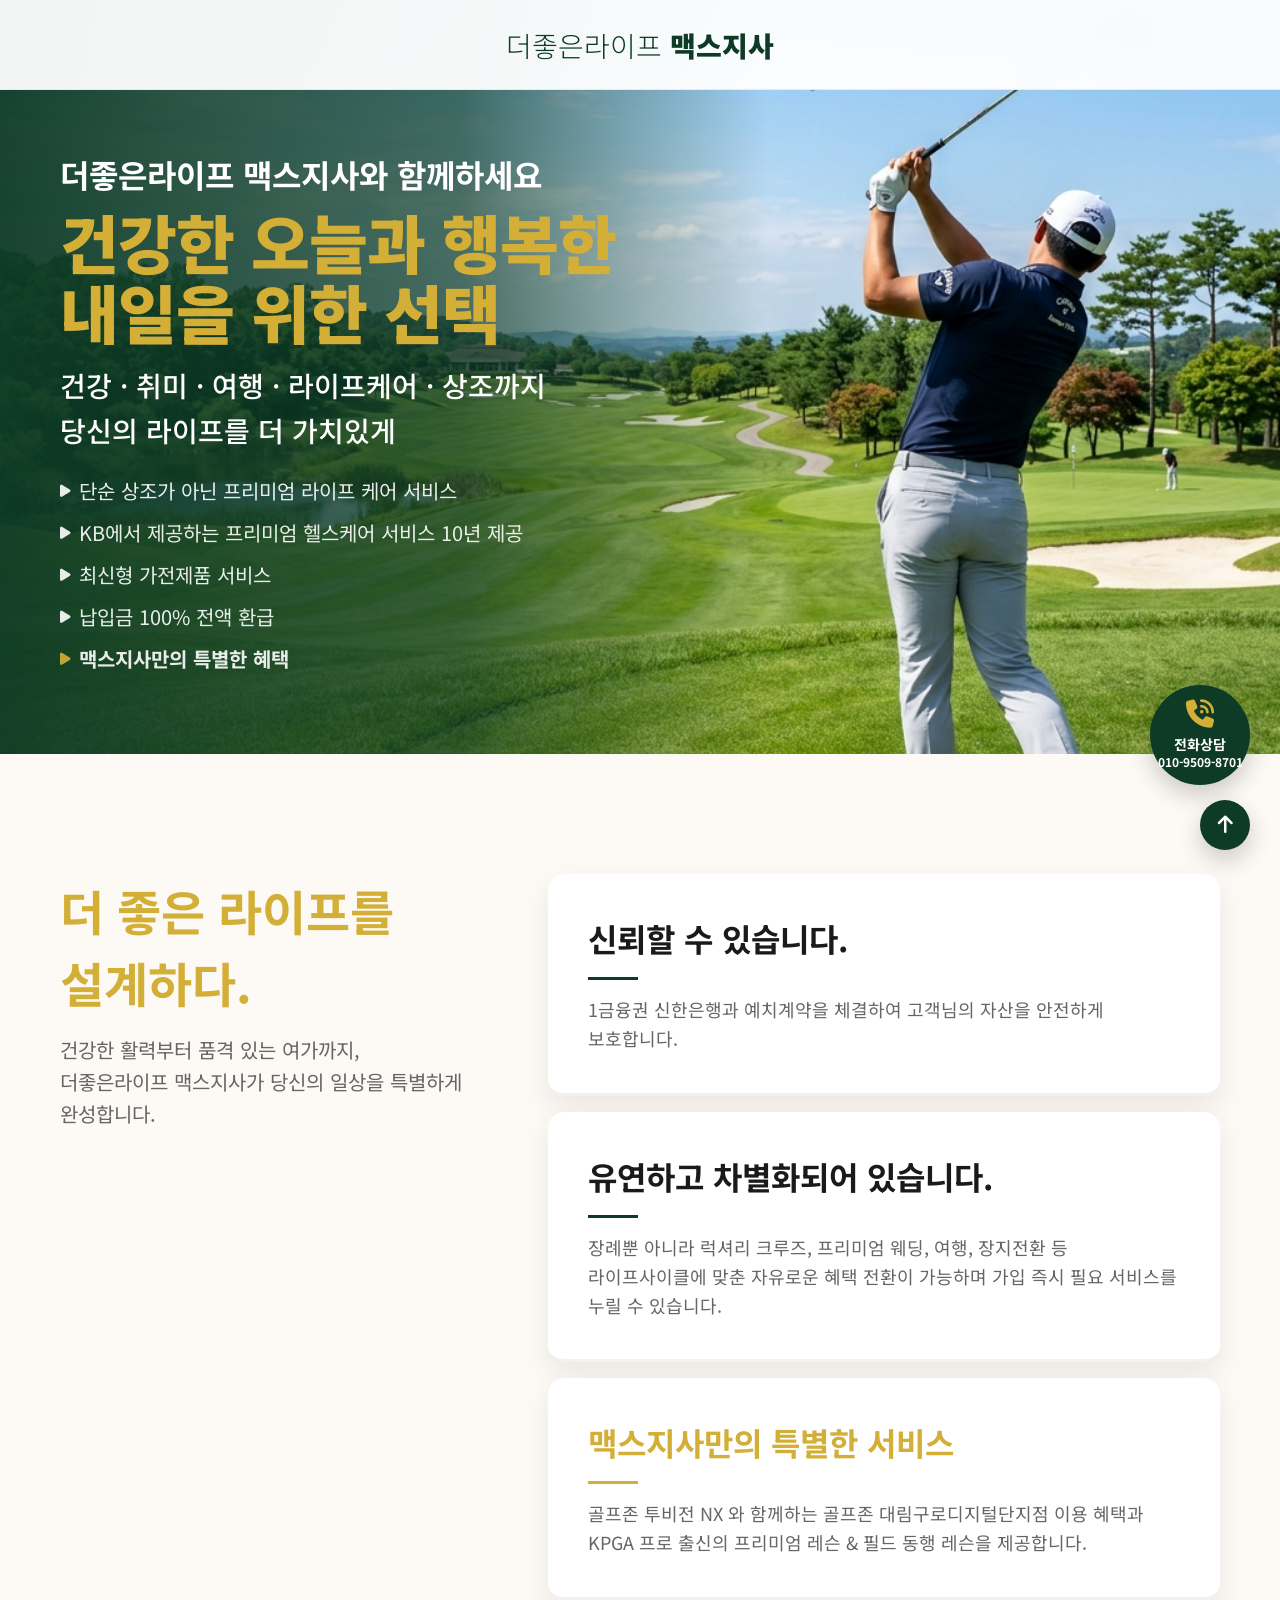
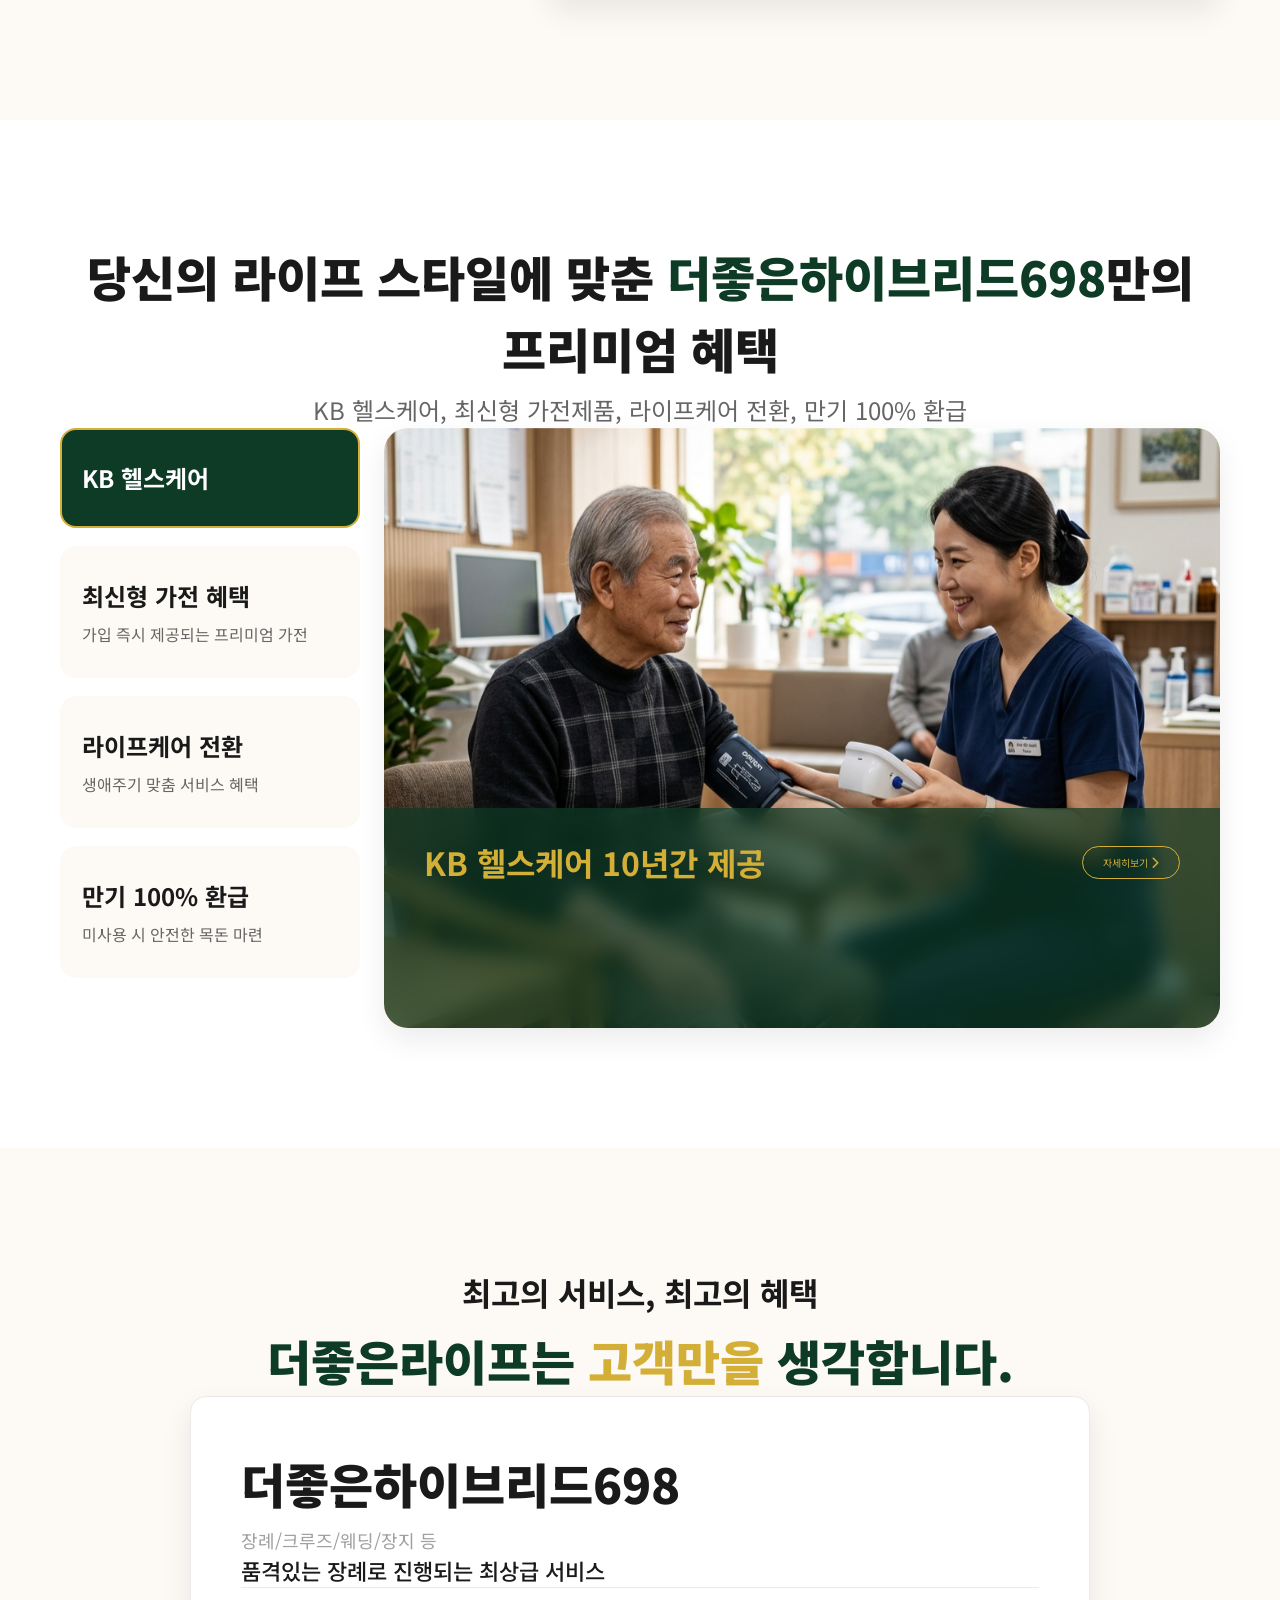
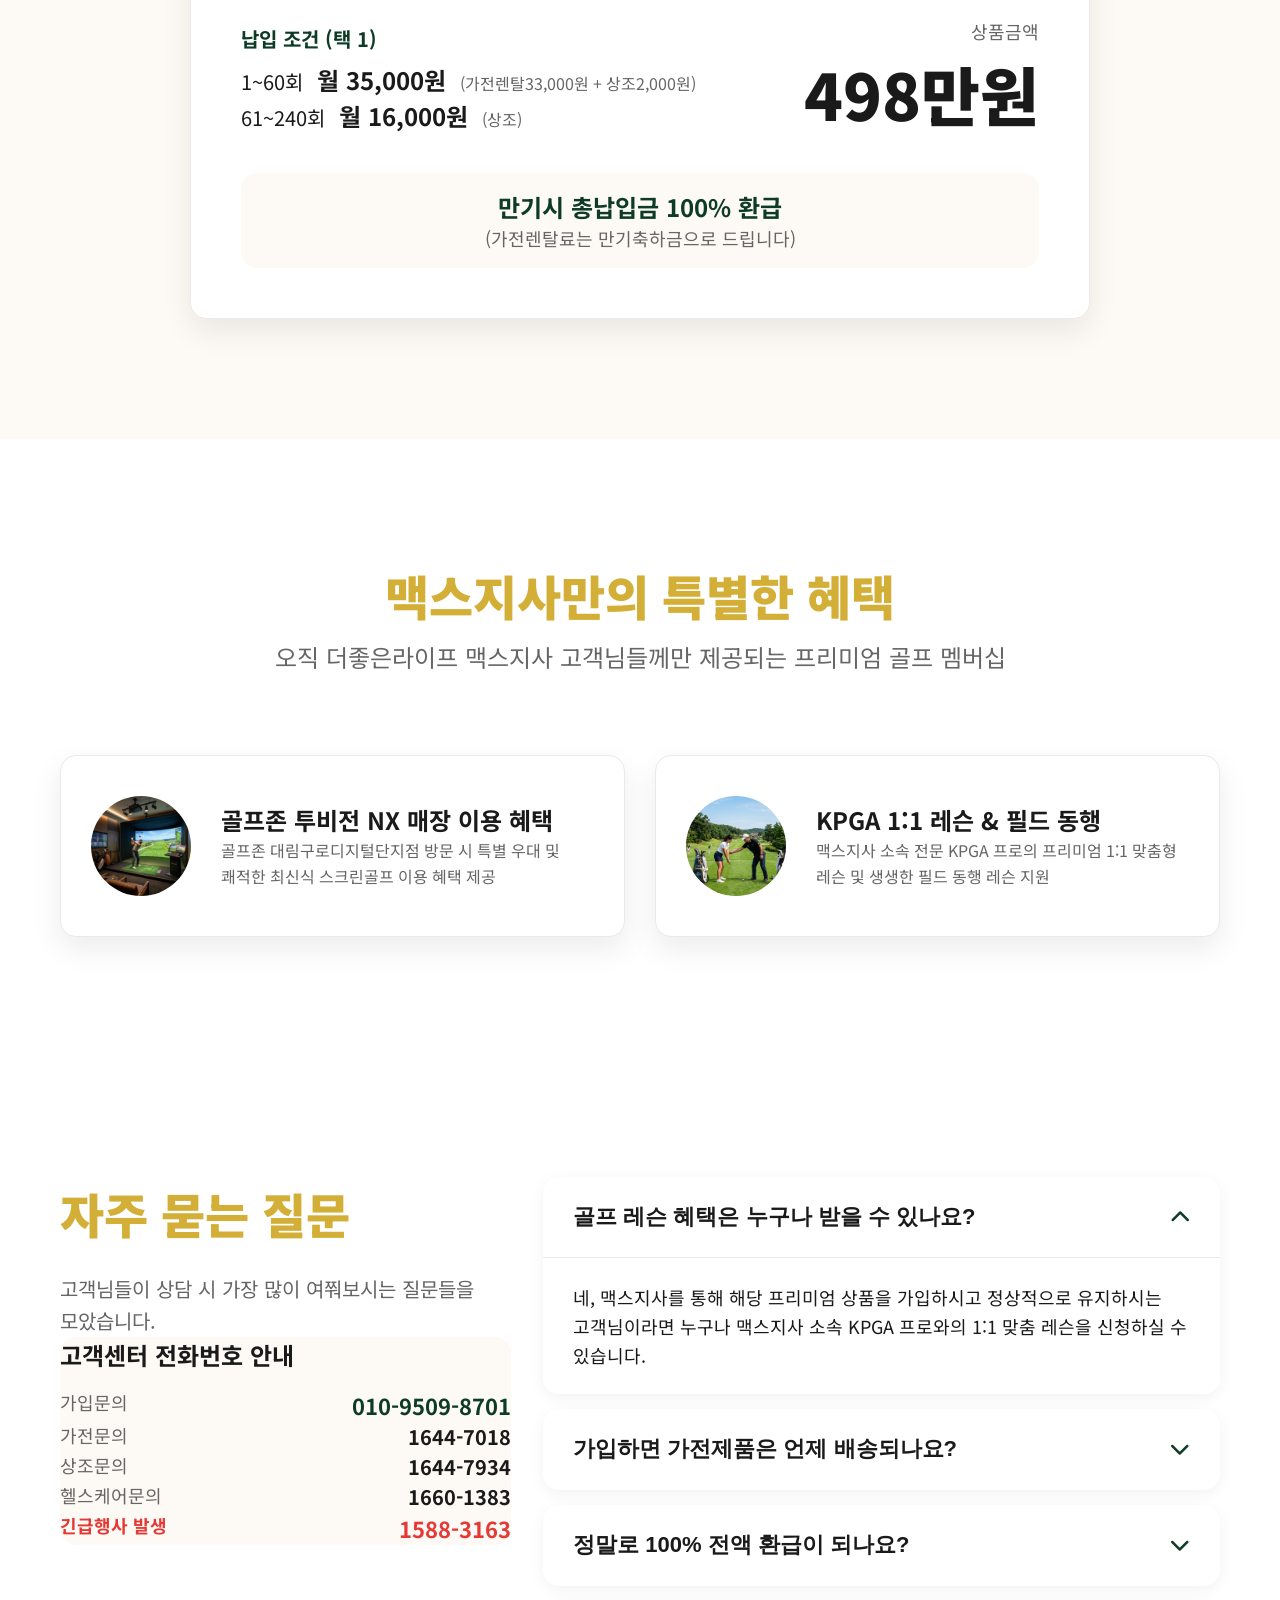
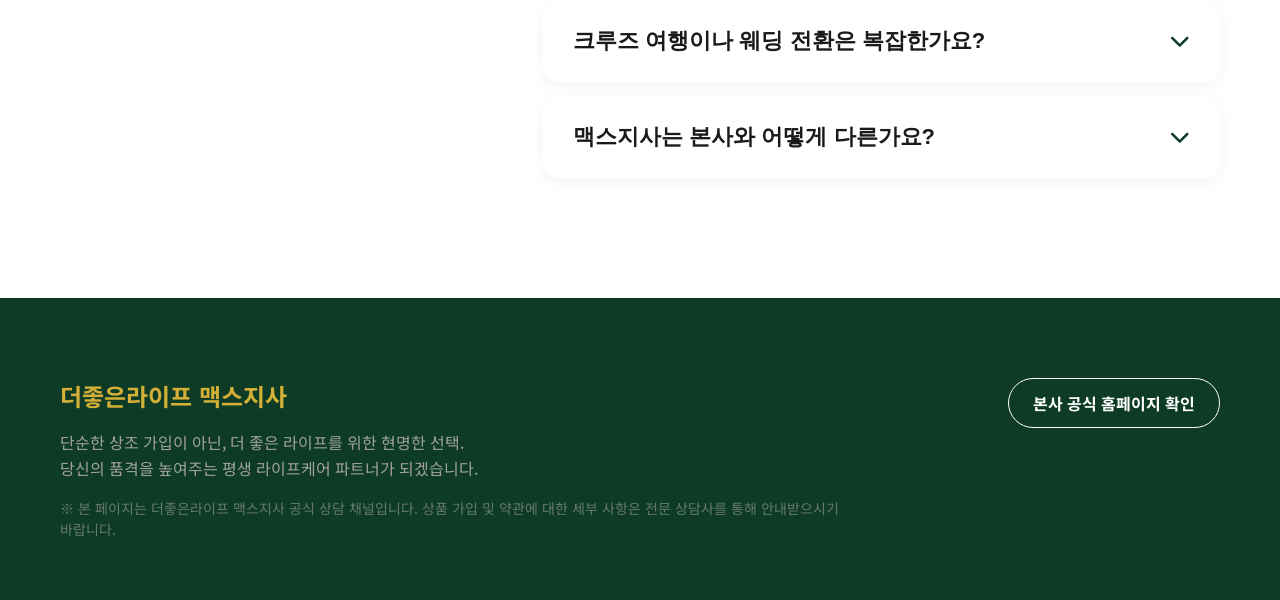
==== index.html @ c08341f0 "Add files via upload" ====
<!DOCTYPE html>
<html lang="ko">
<head>
  <meta charset="UTF-8">
  <meta name="viewport" content="width=device-width, initial-scale=1.0">
  <title>더좋은라이프 맥스지사 | 더 좋은 라이프를 위한 선택</title>
  <meta name="description" content="단순한 상조 가입이 아닌 더 좋은 라이프를 위한 선택. 5대 프리미엄 혜택과 골프 멤버십을 제공합니다.">
  
  <!-- Google Fonts -->
  <link rel="preconnect" href="https://fonts.googleapis.com">
  <link rel="preconnect" href="https://fonts.gstatic.com" crossorigin>
  <link href="https://fonts.googleapis.com/css2?family=Noto+Sans+KR:wght@300;400;500;700;900&family=Outfit:wght@300;400;600;800;900&display=swap" rel="stylesheet">
  
  <!-- FontAwesome -->
  <link rel="stylesheet" href="https://cdnjs.cloudflare.com/ajax/libs/font-awesome/6.4.0/css/all.min.css">
  
  <!-- Swiper CSS -->
  <link rel="stylesheet" href="https://cdn.jsdelivr.net/npm/swiper@10/swiper-bundle.min.css" />

  <!-- Custom CSS -->
  <link rel="stylesheet" href="index.css?v=39">

  <!-- Danggeun Market Code -->
  <script src="https://karrot-pixel.business.daangn.com/karrot-pixel.js"></script>
  <script>
    window.karrotPixel.init('1778934005543088001');
    window.karrotPixel.track('ViewPage');
  </script>
</head>
<body>

  <!-- Header -->
  <header class="header">
    <div class="wrap header_inner d_flex jc_sb ai_cen">
      <a href="#" class="logo">
        <span class="logo_text">더좋은라이프 <strong>맥스지사</strong></span>
      </a>
      <!-- 우측 카톡/전화번호 삭제됨 -->
    </div>
  </header>

  <!-- Quick Menu -->
  <nav id="quick_menu">
    <a href="tel:01095098701" class="quick_btn">
      <div class="inner_ctr">
        <i class="fa-solid fa-phone-volume icon"></i>
        <p>전화상담<br><span class="fs_12">010-9509-8701</span></p>
      </div>
    </a>
    <a href="#" class="top_btn" title="GO TOP"><i class="fa-solid fa-arrow-up"></i></a>
  </nav>

  <!-- Main Hero -->
  <main class="main_hero bg_hero" id="home">
    <div class="wrap hero_content">
      <div class="hero_text animate_up">
        <p class="hero_sub fs_32 font_bold fc_white">더좋은라이프 맥스지사와 함께하세요</p>
        <p class="hero_title fs_64 font_extrabold fc_gold mt2 mb4">
          건강한 오늘과 행복한<br class="pc_only">내일을 위한 선택
        </p>
        <p class="hero_desc fs_28 fc_white font_medium lh_1_6">
          건강 · 취미 · 여행 · 라이프케어 · 상조까지<br class="pc_only">
          당신의 라이프를 더 가치있게
        </p>
        <ul class="hero_list fs_20 mt6 fc_white">
          <li><i class="fa-solid fa-play fs_14 fc_white mr2"></i> 단순 상조가 아닌 프리미엄 라이프 케어 서비스</li>
          <li><i class="fa-solid fa-play fs_14 fc_white mr2"></i> KB에서 제공하는 프리미엄 헬스케어 서비스 10년 제공</li>
          <li><i class="fa-solid fa-play fs_14 fc_white mr2"></i> 최신형 가전제품 서비스</li>
          <li><i class="fa-solid fa-play fs_14 fc_white mr2"></i> 납입금 100% 전액 환급</li>
          <li><i class="fa-solid fa-play fs_14 fc_gold mr2"></i> <strong>맥스지사만의 특별한 혜택</strong></li>
        </ul>
      </div>
    </div>
  </main>

  <!-- Section 1: Promises (토탈 케어) -->
  <section class="sect_promise bg_gray" id="about">
    <div class="wrap d_flex jc_sb gap6 sect_promise_inner">
      <div class="sect_tit ta_l animate_up w_40">
        <p class="fs_48 font_bold fc_gold">더 좋은 라이프를 설계하다.</p>
        <p class="fs_20 fc_muted lh_1_6 mt4">
          건강한 활력부터 품격 있는 여가까지,<br class="pc_only">
          더좋은라이프 맥스지사가 당신의 일상을 특별하게 완성합니다.
        </p>
      </div>
      
      <div class="promise_list d_flex flex_column gap4 w_60">
        <div class="card p_list_card bg_white shadow animate_right delay_100">
          <p class="fs_32 font_bold fc_dark">신뢰할 수 있습니다.</p>
          <div class="line"></div>
          <p class="fs_18 fc_muted lh_1_6">1금융권 신한은행과 예치계약을 체결하여 고객님의 자산을 안전하게 보호합니다.</p>
        </div>
        <div class="card p_list_card bg_white shadow animate_right delay_200">
          <p class="fs_32 font_bold fc_dark">유연하고 차별화되어 있습니다.</p>
          <div class="line"></div>
          <p class="fs_18 fc_muted lh_1_6">장례뿐 아니라 럭셔리 크루즈, 프리미엄 웨딩, 여행, 장지전환 등 라이프사이클에 맞춘 자유로운 혜택 전환이 가능하며 가입 즉시 필요 서비스를 누릴 수 있습니다.</p>
        </div>
        <div class="card p_list_card bg_white shadow animate_right delay_300">
          <p class="fs_32 font_bold fc_gold">맥스지사만의 특별한 서비스</p>
          <div class="line bg_gold"></div>
          <p class="fs_18 fc_muted lh_1_6">
            골프존 투비전 NX 와 함께하는 골프존 대림구로디지털단지점 이용 혜택과<br class="pc_only">
            KPGA 프로 출신의 프리미엄 레슨 & 필드 동행 레슨을 제공합니다.
          </p>
        </div>
      </div>
    </div>
  </section>

  <!-- Section 2: 4대 핵심 혜택 (Swiper 연동) -->
  <section class="sect_benefits bg_white" id="benefits">
    <div class="wrap sect_tit ta_cen mb10 animate_up">
      <p class="fs_48 font_extrabold fc_dark mb2">당신의 라이프 스타일에 맞춘 <span class="fc_primary_green">더좋은하이브리드698</span>만의 프리미엄 혜택</p>
      <p class="fs_24 fc_muted">KB 헬스케어, 최신형 가전제품, 라이프케어 전환, 만기 100% 환급</p>
    </div>

    <div class="wrap sect_benefits_content d_flex gap6 animate_up">
      
      <!-- 썸네일 탭 (좌측) -->
      <div class="swiper-container swiper-nav-thumbs">
        <div class="swiper-wrapper flex_column gap2">
          <div class="swiper-slide nav_tab">
            <p class="fs_24 font_bold">KB 헬스케어</p>
          </div>
          <div class="swiper-slide nav_tab">
            <p class="fs_24 font_bold">최신형 가전 혜택</p>
            <p class="fs_16 mt2 fc_muted">가입 즉시 제공되는 프리미엄 가전</p>
          </div>
          <div class="swiper-slide nav_tab">
            <p class="fs_24 font_bold">라이프케어 전환</p>
            <p class="fs_16 mt2 fc_muted">생애주기 맞춤 서비스 혜택</p>
          </div>
          <div class="swiper-slide nav_tab">
            <p class="fs_24 font_bold">만기 100% 환급</p>
            <p class="fs_16 mt2 fc_muted">미사용 시 안전한 목돈 마련</p>
          </div>
        </div>
      </div>

      <!-- 메인 콘텐츠 슬라이드 (우측) -->
      <div class="swiper-container swiper-main-content shadow">
        <div class="swiper-wrapper">
          <!-- 1: 헬스케어 -->
          <div class="swiper-slide">
            <div class="slide_inner">
              <img src="healthcare.png?v=4" alt="KB 헬스케어 10년간 제공">
              <div class="slide_overlay bg_dark_opacity">
                <div class="d_flex jc_sb ai_cen mb4">
                  <p class="fs_32 font_bold fc_gold">KB 헬스케어 10년간 제공</p>
                  <a href="https://thejoeunkb.netlify.app/" target="_blank" style="display:inline-block; padding: 8px 20px; border: 1px solid var(--gold); color: var(--gold); border-radius: 30px; text-decoration: none; transition: 0.3s;" onmouseover="this.style.background='var(--gold)'; this.style.color='var(--dark)';" onmouseout="this.style.background='transparent'; this.style.color='var(--gold)';">자세히보기 <i class="fa-solid fa-chevron-right fs_12 ml2"></i></a>
                </div>
                <div class="rolling_text_wrap fs_18 fc_white lh_1_6">
                  <div class="rolling_item item1">
                    · 전문의 1:1 건강상담 &nbsp; · 심리 케어 서비스 &nbsp; · 전문 돌봄 서비스 &nbsp; · 건강 콘텐츠 제공 <br class="pc_only">
                    · 만성질환 비대면 관리 &nbsp; · 건강검진 우대예약 &nbsp; · 상급병원 우선예약
                  </div>
                  <div class="rolling_item item2">
                    <span class="fc_gold font_bold d_block mb1">▶ 중대질환 발병 시</span>
                    · 간병인 지원 &nbsp; · 가사도우미 &nbsp; · 환자이송 &nbsp; · 차량에스코트 <br class="pc_only">
                    · 간호사 병원동행 &nbsp; · 전문 심리상담
                  </div>
                </div>
              </div>
            </div>
          </div>
          <!-- 2: 가전 -->
          <div class="swiper-slide">
            <div class="slide_inner">
              <img src="appliances.png" alt="최신형 가전 혜택">
              <div class="slide_overlay bg_dark_opacity">
                <div class="d_flex jc_sb ai_cen mb4">
                  <p class="fs_32 font_bold fc_gold">최신형 프리미엄 가전</p>
                  <a href="https://thejoeunlist.netlify.app/" target="_blank" style="display:inline-block; padding: 8px 20px; border: 1px solid var(--gold); color: var(--gold); border-radius: 30px; text-decoration: none; transition: 0.3s;" onmouseover="this.style.background='var(--gold)'; this.style.color='var(--dark)';" onmouseout="this.style.background='transparent'; this.style.color='var(--gold)';">자세히보기 <i class="fa-solid fa-chevron-right fs_12 ml2"></i></a>
                </div>
                <p class="fs_18 fc_white lh_1_6">삼성, LG 등 최고급 가전제품 라인업 (TV, 냉장고, 건조기, 세탁기, 안마의자, 로봇청소기 등)<br class="pc_only">가입과 동시에 일상의 질이 올라갑니다.</p>
              </div>
            </div>
          </div>
          <!-- 3: 라이프케어 -->
          <div class="swiper-slide">
            <div class="slide_inner">
              <img src="lifecare.png" alt="라이프케어 전환">
              <div class="slide_overlay bg_dark_opacity">
                <p class="fs_32 font_bold fc_gold mb2">라이프케어 전환</p>
                <p class="fs_18 fc_white lh_1_6">인생에서 가장 찬란한 순간을 디자인하세요. 최고급 크루즈 투어, 프라이빗 웨딩 패키지 등으로 서비스 전환이 언제나 열려 있습니다.</p>
              </div>
            </div>
          </div>
          <!-- 4: 환급 -->
          <div class="swiper-slide">
            <div class="slide_inner">
              <img src="refund.png?v=2" alt="100% 환급">
              <div class="slide_overlay bg_dark_opacity">
                <p class="fs_32 font_bold fc_gold mb2">만기 100% 환급 보장</p>
                <p class="fs_18 fc_white lh_1_6">서비스를 단 한 번도 이용하지 않으셨더라도 걱정 마세요. 만기 시 납입하신 원금 100%를 어떠한 손실 없이 그대로 환급해 드리는 가장 안전한 저축 효과입니다.</p>
              </div>
            </div>
          </div>
        </div>
      </div>

    </div>
  </section>

  <!-- Section 3: Product (상품 안내) -->
  <section class="sect_product bg_gray" id="product">
    <div class="wrap ta_cen animate_up">
      <p class="fs_32 font_bold fc_dark mb2">최고의 서비스, 최고의 혜택</p>
      <p class="fs_48 font_extrabold fc_primary_green mb8">더좋은라이프는 <span class="fc_gold">고객만을</span> 생각합니다.</p>
    </div>
    
    <div class="wrap animate_up mt6 d_flex jc_cen">
      <!-- 중앙 상품 카드 영역 -->
      <div class="prod_card shadow bg_white" style="width: 100%; max-width: 900px;">
        <p class="fs_48 font_extrabold fc_dark mb2">더좋은하이브리드698</p>
        <p class="fs_18 fc_muted_light mb1">장례/크루즈/웨딩/장지 등</p>
        <p class="fs_22 font_medium fc_dark mb8">품격있는 장례로 진행되는 최상급 서비스</p>
        
        <div class="d_flex jc_sb ai_cen prod_price_box">
          <div class="price_info ta_l">
            <p class="fs_20 fc_primary_green font_bold mb2">납입 조건 (택 1)</p>
            <p class="fs_20 fc_dark mb1">1~60회 <span class="font_bold fs_24 mx2">월 35,000원</span> <span class="fs_16 fc_muted">(가전렌탈33,000원 + 상조2,000원)</span></p>
            <p class="fs_20 fc_dark">61~240회 <span class="font_bold fs_24 mx2">월 16,000원</span> <span class="fs_16 fc_muted">(상조)</span></p>
          </div>
          <div class="total_price ta_r">
            <p class="fs_18 fc_muted mb1">상품금액</p>
            <p class="fs_64 font_extrabold fc_dark">498만원</p>
          </div>
        </div>
        
        <div class="prod_refund bg_gray mt8 ta_cen py4 rounded">
          <p class="fs_24 font_bold fc_primary_green mb1">만기시 총납입금 100% 환급</p>
          <p class="fs_18 fc_muted">(가전렌탈료는 만기축하금으로 드립니다)</p>
        </div>
      </div>
    </div>
  </section>

  <!-- Section 4: 골프 특별 혜택 -->
  <section class="sect_golf bg_white" id="golf">
    <div class="wrap sect_tit ta_cen animate_up" style="margin-bottom: 80px;">
      <p class="fs_48 font_extrabold fc_gold mb2">맥스지사만의 특별한 혜택</p>
      <p class="fs_24 fc_muted">오직 더좋은라이프 맥스지사 고객님들께만 제공되는 프리미엄 골프 멤버십</p>
    </div>

    <div class="wrap golf_card_wrap animate_up delay_100">
      <!-- 카드 1 -->
      <div class="golf_card shadow">
        <div class="golf_thumb bg_gray d_flex ai_cen jc_cen" style="overflow: hidden;">
          <img src="golf_screen.png" alt="스크린골프장" style="width:100%; height:100%; object-fit:cover;">
        </div>
        <div class="golf_text">
          <p class="fs_24 font_bold fc_dark mb1">골프존 투비전 NX 매장 이용 혜택</p>
          <p class="fs_16 fc_muted lh_1_6">골프존 대림구로디지털단지점 방문 시 특별 우대 및 쾌적한 최신식 스크린골프 이용 혜택 제공</p>
        </div>
      </div>
      <!-- 카드 2 -->
      <div class="golf_card shadow delay_200">
        <div class="golf_thumb bg_gray d_flex ai_cen jc_cen" style="overflow: hidden;">
          <img src="golf_field.png" alt="필드 동행 레슨" style="width:100%; height:100%; object-fit:cover;">
        </div>
        <div class="golf_text">
          <p class="fs_24 font_bold fc_dark mb1">KPGA 1:1 레슨 & 필드 동행</p>
          <p class="fs_16 fc_muted lh_1_6">맥스지사 소속 전문 KPGA 프로의 프리미엄 1:1 맞춤형 레슨 및 생생한 필드 동행 레슨 지원</p>
        </div>
      </div>
    </div>
  </section>

  <!-- Section 6: FAQ 아코디언 -->
  <section class="sect_faq bg_white" id="faq">
    <div class="wrap d_flex jc_sb gap8 animate_up">
      <div class="sect_tit ta_l w_40">
        <p class="fs_48 font_extrabold fc_gold mb6">자주 묻는 질문</p>
        <p class="fs_20 fc_muted lh_1_6 mb8">고객님들이 상담 시 가장 많이 여쭤보시는 질문들을 모았습니다.</p>
        
        <!-- 고객센터 전화번호 안내 -->
        <div class="contact_info bg_gray p6 rounded">
          <p class="fs_24 font_bold fc_dark mb4">고객센터 전화번호 안내</p>
          <ul class="fs_18 fc_dark lh_1_8" style="list-style:none; padding:0;">
            <li class="d_flex jc_sb border_b py2">
              <span class="fc_muted">가입문의</span>
              <span class="font_bold fc_primary_green fs_22">010-9509-8701</span>
            </li>
            <li class="d_flex jc_sb border_b py2">
              <span class="fc_muted">가전문의</span>
              <span class="font_bold fs_20">1644-7018</span>
            </li>
            <li class="d_flex jc_sb border_b py2">
              <span class="fc_muted">상조문의</span>
              <span class="font_bold fs_20">1644-7934</span>
            </li>
            <li class="d_flex jc_sb border_b py2">
              <span class="fc_muted">헬스케어문의</span>
              <span class="font_bold fs_20">1660-1383</span>
            </li>
            <li class="d_flex jc_sb py2" style="color: #e53935;">
              <span class="font_bold">긴급행사 발생</span>
              <span class="font_bold fs_22">1588-3163</span>
            </li>
          </ul>
        </div>
      </div>

      <div class="faq_list_wrap w_60">
        <ul class="accord_list" id="faqAccordion">
          <li class="accord_item active">
            <button class="accord_btn">
              <span class="fs_22 font_bold">골프 레슨 혜택은 누구나 받을 수 있나요?</span>
              <i class="fa-solid fa-chevron-down icon"></i>
            </button>
            <div class="accord_desc">
              <p class="fs_18 lh_1_6">네, 맥스지사를 통해 해당 프리미엄 상품을 가입하시고 정상적으로 유지하시는 고객님이라면 누구나 맥스지사 소속 KPGA 프로와의 1:1 맞춤 레슨을 신청하실 수 있습니다.</p>
            </div>
          </li>
          <li class="accord_item">
            <button class="accord_btn">
              <span class="fs_22 font_bold">가입하면 가전제품은 언제 배송되나요?</span>
              <i class="fa-solid fa-chevron-down icon"></i>
            </button>
            <div class="accord_desc">
              <p class="fs_18 lh_1_6">가입 후 결합 심사가 완료되면, 삼성/LG 공식 물류센터를 통해 새 상품이 고객님 자택으로 직배송 및 설치됩니다. (통상 1~2주 내외)</p>
            </div>
          </li>
          <li class="accord_item">
            <button class="accord_btn">
              <span class="fs_22 font_bold">정말로 100% 전액 환급이 되나요?</span>
              <i class="fa-solid fa-chevron-down icon"></i>
            </button>
            <div class="accord_desc">
              <p class="fs_18 lh_1_6">물론입니다. 상조, 크루즈, 웨딩 등 일체의 라이프케어 서비스를 만기 시까지 사용하지 않으실 경우 납입하신 원금 전액을 100% 환급해 드리는 조항이 약관에 명시되어 있습니다.</p>
            </div>
          </li>
          <li class="accord_item">
            <button class="accord_btn">
              <span class="fs_22 font_bold">크루즈 여행이나 웨딩 전환은 복잡한가요?</span>
              <i class="fa-solid fa-chevron-down icon"></i>
            </button>
            <div class="accord_desc">
              <p class="fs_18 lh_1_6">아닙니다. 고객센터로 연락 주시면, 해당 분야 전문 플래너가 배정되어 전환 신청부터 진행 예약까지 전 과정을 편안하게 에스코트해 드립니다.</p>
            </div>
          </li>
          <li class="accord_item">
            <button class="accord_btn">
              <span class="fs_22 font_bold">맥스지사는 본사와 어떻게 다른가요?</span>
              <i class="fa-solid fa-chevron-down icon"></i>
            </button>
            <div class="accord_desc">
              <p class="fs_18 lh_1_6">더좋은라이프 맥스지사는 공식 대리점으로, 계약 체결과 납입 및 서비스 실행은 모두 믿을 수 있는 본사에서 진행하며 맥스지사는 골프 레슨 등 독점 부가 혜택과 맞춤형 1:1 밀착 상담을 책임집니다.</p>
            </div>
          </li>
        </ul>
      </div>
    </div>
  </section>

  <!-- Footer -->
  <footer class="footer bg_dark fc_white">
    <div class="wrap d_flex jc_sb ai_cen footer_inner">
      <div class="footer_info">
        <p class="fs_24 font_bold fc_gold mb4">더좋은라이프 맥스지사</p>
        <p class="fs_16 lh_1_6 fc_muted_light">단순한 상조 가입이 아닌, 더 좋은 라이프를 위한 현명한 선택.<br class="pc_only">당신의 품격을 높여주는 평생 라이프케어 파트너가 되겠습니다.</p>
        <p class="fs_14 fc_muted_light mt4 opacity_60">※ 본 페이지는 더좋은라이프 맥스지사 공식 상담 채널입니다. 상품 가입 및 약관에 대한 세부 사항은 전문 상담사를 통해 안내받으시기 바랍니다.</p>
      </div>
      <div class="footer_actions flex_column gap2">
        <a href="https://joeunlife.com/" target="_blank" class="btn btn_line fs_16 px6 py3">본사 공식 홈페이지 확인</a>
      </div>
    </div>
  </footer>

  <!-- Swiper JS -->
  <script src="https://cdn.jsdelivr.net/npm/swiper@10/swiper-bundle.min.js"></script>
  <!-- Custom JS -->
  <script src="app.js"></script>
</body>
</html>
---- index.css ----
/* ==========================================================================
   CSS Reset & Variables
   ========================================================================== */
   :root {
    --primary-green: #0d3b26; /* Deep Emerald Green */
    --secondary-green: #144f36;
    --gold: #d4af37; /* Luxury Gold */
    --gold-light: #f3df96;
    --dark: #1a1a1a;
    --dark-muted: #333333;
    --gray-bg: #fdfaf6; /* Light Beige */
    --gray-line: #eaeaea;
    --white: #ffffff;
    
    --font-sans: 'Noto Sans KR', sans-serif;
    --font-outfit: 'Outfit', sans-serif;
  
    --br-sm: 8px;
    --br-md: 16px;
    --br-lg: 24px;
    
    --shadow: 0 12px 30px rgba(0, 0, 0, 0.08);
    --shadow-hover: 0 16px 40px rgba(13, 59, 38, 0.15);
  }
  
  * {
    margin: 0;
    padding: 0;
    box-sizing: border-box;
  }
  
  html {
    scroll-behavior: smooth;
    font-size: 10px; /* 1rem = 10px */
  }
  
  body {
    font-family: var(--font-sans);
    color: var(--dark);
    line-height: 1.5;
    background-color: var(--white);
    overflow-x: hidden;
  }
  
  p, span, li, a, button, h1, h2, h3, h4, h5, h6 {
    word-break: keep-all;
    overflow-wrap: break-word;
  }

  .pc_only {
    display: inline;
  }
  
  a {
    text-decoration: none;
    color: inherit;
  }
  
  ul, li {
    list-style: none;
  }
  
  /* ==========================================================================
     Typography & Utility Classes
     ========================================================================== */
  .font_outfit { font-family: var(--font-outfit); }
  .font_bold { font-weight: 700; }
  .font_extrabold { font-weight: 900; }
  .font_medium { font-weight: 500; }
  
  .fs_12 { font-size: 1.2rem; }
  .fs_14 { font-size: 1.4rem; }
  .fs_16 { font-size: 1.6rem; }
  .fs_18 { font-size: 1.8rem; }
  .fs_20 { font-size: 2.0rem; }
  .fs_22 { font-size: 2.2rem; }
  .fs_24 { font-size: 2.4rem; }
  .fs_28 { font-size: 2.8rem; }
  .fs_32 { font-size: 3.2rem; }
  .fs_40 { font-size: 4.0rem; }
  .fs_48 { font-size: 4.8rem; }
  .fs_64 { font-size: 6.4rem; }
  
  .fc_dark { color: var(--dark); }
  .fc_gold { color: var(--gold); }
  .fc_white { color: var(--white); }
  .fc_muted { color: #666; }
  .fc_muted_light { color: #a0a0a0; }
  
  .bg_dark { background-color: var(--primary-green); }
  .bg_gold { background-color: var(--gold); }
  .bg_white { background-color: var(--white); }
  .bg_gray { background-color: var(--gray-bg); }
  .bg_dark_opacity { background-color: rgba(13, 59, 38, 0.7); }
  
  .ta_cen { text-align: center; }
  .ta_l { text-align: left; }
  .ta_r { text-align: right; }
  
  .d_flex { display: flex; }
  .flex_column { flex-direction: column; }
  .jc_sb { justify-content: space-between; }
  .jc_cen { justify-content: center; }
  .ai_cen { align-items: center; }
  
  .gap2 { gap: 0.8rem; }
  .gap4 { gap: 1.6rem; }
  .gap6 { gap: 2.4rem; }
  .gap8 { gap: 3.2rem; }
  
  .mt2 { margin-top: 0.8rem; }
  .mt4 { margin-top: 1.6rem; }
  .mt6 { margin-top: 2.4rem; }
  .mt8 { margin-top: 3.2rem; }
  .mt10 { margin-top: 4.0rem; }
  .mb2 { margin-bottom: 0.8rem; }
  .mb4 { margin-bottom: 1.6rem; }
  .mb6 { margin-bottom: 2.4rem; }
  .mb10 { margin-bottom: 4.0rem; }
  .mr2 { margin-right: 0.8rem; }
  
  .px4 { padding-left: 1.6rem; padding-right: 1.6rem; }
  .px6 { padding-left: 2.4rem; padding-right: 2.4rem; }
  .px8 { padding-left: 3.2rem; padding-right: 3.2rem; }
  .py3 { padding-top: 1.2rem; padding-bottom: 1.2rem; }
  .py4 { padding-top: 1.6rem; padding-bottom: 1.6rem; }
  
  .w_40 { width: 40%; }
  .w_60 { width: 60%; }
  
  .lh_1_6 { line-height: 1.6; }
  .opacity_60 { opacity: 0.6; }
  
  .wrap {
    max-width: 1200px;
    margin: 0 auto;
    padding: 0 20px;
  }
  
  .shadow { box-shadow: var(--shadow); }
  
  /* Buttons */
  .btn {
    display: inline-flex;
    align-items: center;
    justify-content: center;
    padding: 1.2rem 2.4rem;
    border-radius: var(--br-md);
    font-weight: 700;
    transition: all 0.3s ease;
    cursor: pointer;
  }
  .btn_kakao {
    background-color: #FEE500;
    color: #191919;
    font-size: 1.6rem;
  }
  .btn_kakao:hover { background-color: #e6ce00; }
  .btn_dark {
    background-color: var(--primary-green);
    color: var(--white);
  }
  .btn_dark:hover {
    background-color: var(--secondary-green);
  }
  .btn_line {
    border: 1px solid var(--white);
    color: var(--white);
    border-radius: 40px;
  }
  .btn_line:hover {
    background-color: var(--white);
    color: var(--primary-green);
  }
  
  /* ==========================================================================
     Header
     ========================================================================== */
  .header {
    position: fixed;
    top: 0;
    left: 0;
    width: 100%;
    height: 90px;
    background: rgba(255, 255, 255, 0.95);
    backdrop-filter: blur(10px);
    z-index: 1000;
    border-bottom: 1px solid var(--gray-line);
    display: flex;
    align-items: center;
  }
  .header .logo_text {
    font-size: 2.8rem;
    font-weight: 300;
    color: var(--primary-green);
  }
  .header .logo_text strong {
    font-weight: 900;
  }
  .header_call {
    text-align: right;
  }
  .header_call .call_num {
    color: var(--primary-green);
  }
  
  /* ==========================================================================
     Quick Menu (Floating)
     ========================================================================== */
  #quick_menu {
    position: fixed;
    right: 30px;
    bottom: 50px;
    z-index: 999;
    display: flex;
    flex-direction: column;
    gap: 15px;
  }
  #quick_menu .quick_btn, #quick_menu .top_btn {
    display: flex;
    align-items: center;
    justify-content: center;
    background: var(--primary-green);
    color: var(--white);
    border-radius: 50%;
    box-shadow: 0 10px 25px rgba(0,0,0,0.2);
    transition: all 0.3s ease;
  }
  #quick_menu .quick_btn {
    width: 100px;
    height: 100px;
    text-align: center;
  }
  #quick_menu .quick_btn .inner_ctr {
    display: flex;
    flex-direction: column;
    align-items: center;
    gap: 8px;
  }
  #quick_menu .quick_btn i {
    font-size: 2.8rem;
    color: var(--gold);
  }
  #quick_menu .quick_btn p {
    font-size: 1.4rem;
    font-weight: 700;
    line-height: 1.2;
  }
  #quick_menu .top_btn {
    width: 50px;
    height: 50px;
    align-self: flex-end;
    font-size: 2.0rem;
  }
  #quick_menu a:hover {
    transform: translateY(-5px);
    box-shadow: 0 15px 30px rgba(0,0,0,0.3);
  }
  
  /* ==========================================================================
     Main Hero
     ========================================================================== */
  .main_hero {
    position: relative;
    padding-top: 150px;
    padding-bottom: 0; 
    min-height: 700px;
    background: url('hero_bg.png') no-repeat center center;
    background-size: cover;
    overflow: hidden;
    display: flex;
    align-items: center;
  }
  .main_hero::before {
    content: '';
    position: absolute;
    top: 0; left: 0;
    width: 60%;
    height: 100%;
    background: linear-gradient(to right, rgba(13, 59, 38, 0.95) 0%, rgba(13, 59, 38, 0.7) 60%, rgba(13, 59, 38, 0) 100%);
    z-index: 1;
  }
  .hero_content {
    display: flex;
    align-items: flex-start;
    justify-content: space-between;
    position: relative;
    width: 100%;
    z-index: 2;
    padding-bottom: 80px;
  }
  .hero_text {
    width: 55%;
    position: relative;
    z-index: 2;
  }
  .hero_title {
    line-height: 1.1;
    letter-spacing: -1px;
  }
  .hero_desc {
    color: var(--white);
  }
  .hero_list {
    display: flex;
    flex-direction: column;
    gap: 1.2rem;
  }
  .hero_list li {
    display: flex;
    align-items: center;
    opacity: 0.9;
  }
  .hero_btn_pack {
    display: flex;
    gap: 10px;
    max-width: 600px;
  }
  .hero_btn {
    flex: 1;
    border-radius: 4px;
    overflow: hidden;
    text-align: center;
    display: flex;
    flex-direction: column;
    box-shadow: none;
    transition: transform 0.3s;
    border: 1px solid rgba(255, 255, 255, 0.3);
  }
  .hero_btn:hover {
    transform: translateY(-5px);
  }
  .hero_btn .btn_top {
    background: rgba(13, 59, 38, 0.85); /* 딥그린 투명 배경 */
    padding: 1rem 0.5rem;
    font-size: 1.6rem;
    font-weight: 500;
    color: var(--white);
    display: flex;
    justify-content: center;
    align-items: center;
  }
  .hero_btn .btn_bottom {
    background: var(--white);
    color: var(--dark);
    font-size: 1.6rem;
    font-weight: 700;
    padding: 1.2rem 0.5rem;
  }
  
  /* ==========================================================================
     Section 1 (Promises)
     ========================================================================== */
  .sect_promise {
    padding: 120px 0;
  }
  .sect_promise_inner {
    align-items: flex-start;
  }
  .promise_list {
    flex: 1;
  }
  .p_list_card {
    padding: 40px;
    border-radius: var(--br-md);
    border-bottom: 3px solid rgba(0,0,0,0.05);
  }
  .p_list_card .line {
    width: 50px;
    height: 3px;
    background: var(--primary-green);
    margin: 15px 0;
  }
  .p_list_card .line.bg_gold {
    background: var(--gold);
  }
  
  /* ==========================================================================
     Section 2 (Product)
     ========================================================================== */
  .sect_product {
    padding: 120px 0;
    background: var(--gray-bg);
  }
  .fc_primary_green { color: var(--primary-green); }
  
  .prod_tabs {
    /* flex width handled by w_30 */
  }
  .prod_tab {
    padding: 20px;
    background: var(--white);
    border-radius: var(--br-sm);
    font-size: 2.2rem;
    font-weight: 700;
    color: var(--fc_muted);
    text-align: center;
    cursor: pointer;
    border: 2px solid transparent;
  }
  .prod_tab.active {
    background: #e8f5f0;
    color: var(--primary-green);
    border-color: var(--primary-green);
  }
  
  .prod_card {
    padding: 50px;
    border-radius: var(--br-md);
    border: 1px solid var(--gray-line);
  }
  .prod_price_box {
    border-top: 1px solid var(--gray-line);
    padding-top: 30px;
  }
  .mx2 { margin: 0 0.8rem; }
  .rounded { border-radius: var(--br-md); }
  
  /* ==========================================================================
     Section 3 (5대 혜택 Swiper)
     ========================================================================== */
  .sect_benefits {
    padding: 120px 0;
    background: var(--white);
  }
  .sect_benefits_content {
    align-items: stretch;
  }
  .swiper-nav-thumbs {
    width: 300px;
    flex-shrink: 0;
  }
  .nav_tab {
    padding: 30px 20px;
    background: var(--gray-bg);
    border-radius: var(--br-md);
    cursor: pointer;
    transition: all 0.3s;
    border: 2px solid transparent;
    height: auto !important; /* swiper default override */
  }
  .nav_tab.swiper-slide-thumb-active {
    background: var(--primary-green);
    color: var(--white);
    border-color: var(--gold);
  }
  .nav_tab.swiper-slide-thumb-active p {
    color: var(--white);
  }
  .swiper-main-content {
    flex: 1;
    border-radius: var(--br-lg);
    overflow: hidden;
  }
  .slide_inner {
    position: relative;
    width: 100%;
    height: 600px;
  }
  .slide_inner img {
    width: 100%;
    height: 100%;
    object-fit: cover;
  }
  .slide_overlay {
    position: absolute;
    bottom: 0;
    left: 0;
    width: 100%;
    height: 220px;
    padding: 30px 40px;
    backdrop-filter: blur(10px);
    z-index: 10;
    display: flex;
    flex-direction: column;
    justify-content: center;
  }
  
  /* 롤링 텍스트 애니메이션 */
  .rolling_text_wrap {
    position: relative;
    height: 95px; /* 세 줄 텍스트 높이 확보 */
    overflow: hidden;
  }
  .rolling_item {
    position: absolute;
    top: 0;
    left: 0;
    width: 100%;
    opacity: 0;
    animation: textRollingFade 8s infinite;
  }
  .rolling_item.item1 {
    animation-delay: 0s;
  }
  .rolling_item.item2 {
    animation-delay: 4s;
  }
  @keyframes textRollingFade {
    0% { opacity: 0; transform: translateY(10px); }
    10% { opacity: 1; transform: translateY(0); }
    40% { opacity: 1; transform: translateY(0); }
    50% { opacity: 0; transform: translateY(-10px); }
    100% { opacity: 0; transform: translateY(-10px); }
  }
  
  /* 마인드맵 라벨 오버레이 */
  .mindmap_labels {
    position: absolute;
    top: 0;
    left: 0;
    width: 100%;
    height: 600px;
    pointer-events: none; /* 클릭 방해 금지 */
    z-index: 5;
  }
  .m_label {
    position: absolute;
    background: rgba(255, 255, 255, 0.95);
    padding: 12px 24px;
    border-radius: 30px;
    color: var(--dark);
    font-weight: 700;
    font-size: 1.6rem;
    box-shadow: 0 4px 15px rgba(0,0,0,0.15);
    border: 2px solid var(--primary-green);
    transform: translate(-50%, -50%);
    white-space: nowrap;
    text-align: center;
  }
  /* 중앙 및 방사형 배치 (총 7개) */
  .m_label.m1 { top: 18%; left: 30%; }
  .m_label.m2 { top: 18%; left: 70%; }
  .m_label.m3 { top: 38%; left: 18%; }
  .m_label.m4 { top: 38%; left: 82%; }
  .m_label.m5 { top: 58%; left: 30%; }
  .m_label.m6 { top: 58%; left: 70%; }
  .m_label.m7 { top: 38%; left: 50%; border-color: var(--gold); color: var(--gold); } /* 중앙 하이라이트 */

  /* ==========================================================================
     Section 4 (Golf Benefits)
     ========================================================================== */
  .sect_golf {
    padding: 120px 0;
  }
  .golf_card_wrap {
    display: grid;
    grid-template-columns: repeat(2, 1fr);
    gap: 30px;
  }
  .golf_card {
    display: flex;
    align-items: center;
    background: var(--white);
    border-radius: var(--br-md);
    padding: 40px 30px;
    border: 1px solid var(--gray-line);
    transition: transform 0.3s, box-shadow 0.3s;
  }
  .golf_card:hover {
    transform: translateY(-5px);
    box-shadow: var(--shadow-hover);
  }
  .golf_thumb {
    width: 100px;
    height: 100px;
    border-radius: 50%;
    flex-shrink: 0;
    margin-right: 30px;
  }
  .golf_text {
    flex: 1;
  }

  /* ==========================================================================
     Section 5 (Healthcare Detail Cards)
     ========================================================================== */
  .sect_care {
    padding: 120px 0;
  }
  .care_grid {
    display: grid;
    grid-template-columns: repeat(3, 1fr);
    gap: 30px;
  }
  .care_card {
    display: flex;
    flex-direction: column;
    align-items: center;
    text-align: center;
    padding: 50px 30px;
    border-radius: var(--br-md);
    transition: transform 0.3s, box-shadow 0.3s;
    border-top: 4px solid transparent;
  }
  .care_card:hover {
    transform: translateY(-10px);
    box-shadow: var(--shadow-hover);
    border-top: 4px solid var(--primary-green);
  }
  .care_card .icon_box {
    width: 80px;
    height: 80px;
    background-color: var(--gray-bg);
    border-radius: 50%;
    display: flex;
    align-items: center;
    justify-content: center;
    margin-bottom: 25px;
    transition: background-color 0.3s;
  }
  .care_card:hover .icon_box {
    background-color: #e5f4ef;
  }
  
  @media (max-width: 968px) {
    .care_grid { grid-template-columns: repeat(2, 1fr); }
  }
  @media (max-width: 600px) {
    .care_grid { grid-template-columns: 1fr; }
  }

  /* ==========================================================================
     Section 6 (FAQ)
     ========================================================================== */
  .sect_faq {
    padding: 120px 0;
  }
  .accord_list {
    display: flex;
    flex-direction: column;
    gap: 15px;
  }
  .accord_item {
    background: var(--white);
    border-radius: var(--br-md);
    box-shadow: 0 4px 15px rgba(0,0,0,0.05);
    overflow: hidden;
  }
  .accord_btn {
    width: 100%;
    display: flex;
    justify-content: space-between;
    align-items: center;
    padding: 25px 30px;
    background: none;
    border: none;
    cursor: pointer;
    color: var(--dark);
    text-align: left;
    transition: background 0.3s;
  }
  .accord_btn:hover {
    background: #fdfdfd;
  }
  .accord_btn .icon {
    font-size: 2.0rem;
    color: var(--primary-green);
    transition: transform 0.3s;
  }
  .accord_desc {
    max-height: 0;
    padding: 0 30px;
    overflow: hidden;
    transition: all 0.4s ease-in-out;
    background: var(--white);
    border-top: 1px solid var(--gray-line);
    opacity: 0;
  }
  .accord_item.active .accord_desc {
    max-height: 200px;
    padding: 25px 30px;
    opacity: 1;
  }
  .accord_item.active .accord_btn .icon {
    transform: rotate(180deg);
  }
  
  /* ==========================================================================
     Footer
     ========================================================================== */
  .footer {
    padding: 80px 0 60px;
  }
  .footer_inner {
    align-items: flex-start;
  }
  .footer_info {
    width: 70%;
  }
  
  /* ==========================================================================
     Animations (Scroll Observer)
     ========================================================================== */
  .animate_up {
    opacity: 0;
    transform: translateY(60px);
    transition: opacity 1.0s cubic-bezier(0.165, 0.84, 0.44, 1), transform 1.0s cubic-bezier(0.165, 0.84, 0.44, 1);
  }
  .animate_left {
    opacity: 0;
    transform: translateX(60px);
    transition: opacity 1.0s cubic-bezier(0.165, 0.84, 0.44, 1), transform 1.0s cubic-bezier(0.165, 0.84, 0.44, 1);
  }
  .animate_right {
    opacity: 0;
    transform: translateX(-60px);
    transition: opacity 1.0s cubic-bezier(0.165, 0.84, 0.44, 1), transform 1.0s cubic-bezier(0.165, 0.84, 0.44, 1);
  }
  
  .animate_up.is_visible,
  .animate_left.is_visible,
  .animate_right.is_visible {
    opacity: 1;
    transform: translate(0);
  }
  
  /* Delay variations */
  .delay_100 { transition-delay: 0.1s; }
  .delay_200 { transition-delay: 0.2s; }
  .delay_300 { transition-delay: 0.3s; }
  
  /* ==========================================================================
     Responsive
     ========================================================================== */
  /* ==========================================================================
     Responsive
     ========================================================================== */
  @media (max-width: 968px) {
    html { font-size: 8.5px; }
    .hero_content { flex-direction: column; text-align: center; }
    .hero_text { width: 100%; }
    .hero_img_wrap { width: 100%; margin-top: 40px; justify-content: center; }
    .hero_btn_pack { max-width: 100%; margin: 40px auto 0; }
    
    .sect_promise_inner { flex-direction: column; }
    .sect_promise_inner > div { width: 100%; }
    
    .sect_benefits_content { flex-direction: column; }
    .swiper-nav-thumbs { width: 100%; }
    .swiper-nav-thumbs .swiper-wrapper { flex-direction: row; gap: 10px; overflow-x: auto; padding-bottom: 10px; }
    .nav_tab { padding: 15px; flex-shrink: 0; width: auto; white-space: nowrap; }
    
    .sect_faq > .wrap { flex-direction: column; }
    .w_40, .w_60 { width: 100%; }
    
    .footer_inner { flex-direction: column; gap: 40px; }
    .footer_info { width: 100%; }
    
    #quick_menu { right: 15px; bottom: 15px; }
    #quick_menu .quick_btn { width: 80px; height: 80px; }
    
    .golf_card_wrap { grid-template-columns: 1fr; }
  }

  /* 모바일 태블릿 및 스마트폰 기기 최적화 (768px 이하) */
  @media (max-width: 768px) {
    .pc_only { display: none !important; }
    
    /* 섹션 기본 여백 축소 */
    .sect_promise, .sect_benefits, .sect_product, .sect_golf, .sect_care, .sect_faq {
      padding: 60px 0;
    }
    
    /* 타이틀 크기 조정 */
    .fs_48 { font-size: 2.8rem !important; }
    .fs_32 { font-size: 2.2rem !important; }
    .fs_28 { font-size: 1.8rem !important; }
    .fs_24 { font-size: 1.8rem !important; }
    .fs_20 { font-size: 1.5rem !important; }
    
    /* 메인 히어로 섹션 */
    .main_hero {
      padding-top: 120px;
      padding-bottom: 40px;
      min-height: auto;
    }
    .main_hero::before {
      width: 100%;
      background: linear-gradient(to bottom, rgba(13, 59, 38, 0.95) 0%, rgba(13, 59, 38, 0.8) 100%);
    }
    .hero_content {
      padding-bottom: 20px;
    }
    .hero_title {
      font-size: 3.2rem !important;
      line-height: 1.3;
      margin-top: 10px;
      margin-bottom: 20px;
    }
    .hero_sub {
      font-size: 1.8rem !important;
    }
    .hero_desc {
      font-size: 1.6rem !important;
      line-height: 1.5;
    }
    .hero_list {
      display: inline-block;
      text-align: left;
      margin: 25px auto 0;
      font-size: 1.4rem !important;
      max-width: 90%;
    }
    .hero_list li {
      margin-bottom: 8px;
    }
    
    /* Promises 섹션 */
    .sect_promise .sect_tit {
      text-align: center;
      margin-bottom: 30px;
    }
    .p_list_card {
      padding: 25px 20px;
    }
    
    /* 5대 혜택 Swiper */
    .sect_benefits .sect_tit {
      margin-bottom: 30px;
    }
    .nav_tab p.fs_24 {
      font-size: 1.8rem !important;
    }
    .nav_tab p.fs_16 {
      font-size: 1.3rem !important;
    }
    .slide_inner {
      height: 380px;
    }
    .slide_overlay {
      height: auto;
      min-height: 150px;
      padding: 20px;
    }
    .slide_overlay p.fs_32 {
      font-size: 2.0rem !important;
    }
    .slide_overlay p.fs_18 {
      font-size: 1.4rem !important;
      line-height: 1.5;
    }
    .slide_overlay a {
      padding: 6px 15px !important;
      font-size: 1.3rem;
    }
    .rolling_text_wrap {
      height: auto;
      min-height: 60px;
    }
    .rolling_item {
      font-size: 1.3rem !important;
      line-height: 1.5;
    }
    
    /* 상품 안내 섹션 */
    .prod_card {
      padding: 30px 20px;
    }
    .prod_card p.fs_48 {
      font-size: 2.8rem !important;
    }
    .prod_card p.fs_22 {
      font-size: 1.6rem !important;
      margin-bottom: 25px;
    }
    .prod_price_box {
      flex-direction: column;
      align-items: center;
      text-align: center;
      gap: 20px;
      padding-top: 20px;
    }
    .prod_price_box .price_info {
      text-align: center;
    }
    .prod_price_box .price_info p {
      font-size: 1.6rem !important;
    }
    .prod_price_box .price_info p span.fs_24 {
      font-size: 2.0rem !important;
    }
    .prod_price_box .price_info p span.fs_16 {
      font-size: 1.2rem !important;
      display: block;
      margin-top: 4px;
    }
    .prod_price_box .total_price {
      text-align: center;
    }
    .prod_price_box .total_price p.fs_64 {
      font-size: 4.2rem !important;
    }
    .prod_refund {
      margin-top: 25px;
      padding: 15px 10px !important;
    }
    .prod_refund p.fs_24 {
      font-size: 1.8rem !important;
    }
    .prod_refund p.fs_18 {
      font-size: 1.4rem !important;
    }
    
    /* 골프 특별 혜택 */
    .sect_golf .sect_tit {
      margin-bottom: 40px !important;
    }
    
    /* FAQ 아코디언 */
    .sect_faq .sect_tit {
      text-align: center;
      margin-bottom: 30px;
    }
    .contact_info {
      padding: 20px 15px !important;
    }
    .contact_info p.fs_24 {
      font-size: 1.8rem !important;
      margin-bottom: 15px !important;
      text-align: center;
    }
    .contact_info ul li {
      font-size: 1.5rem !important;
    }
    .contact_info ul li span.fs_22 {
      font-size: 1.8rem !important;
    }
    .contact_info ul li span.fs_20 {
      font-size: 1.6rem !important;
    }
    .accord_btn {
      padding: 20px 15px;
    }
    .accord_btn span.fs_22 {
      font-size: 1.6rem !important;
    }
    .accord_desc p.fs_18 {
      font-size: 1.4rem !important;
      line-height: 1.6;
    }
    .accord_item.active .accord_desc {
      max-height: 500px; /* 모바일에서 글자가 길어져도 다 노출되도록 상향 */
      padding: 20px 15px;
    }
    
    /* 푸터 */
    .footer {
      padding: 50px 0 30px;
    }
    .footer_inner {
      text-align: center;
      align-items: center;
      gap: 30px;
    }
    .footer_info p.fs_24 {
      font-size: 2.0rem !important;
    }
    .footer_info p.fs_16 {
      font-size: 1.4rem !important;
    }
    .footer_actions {
      width: 100%;
      align-items: center;
    }
    
    /* 퀵메뉴 플로팅 버튼 모바일 대응 */
    #quick_menu {
      right: 15px;
      bottom: 20px;
      gap: 10px;
    }
    #quick_menu .quick_btn {
      width: 70px;
      height: 70px;
    }
    #quick_menu .quick_btn i {
      font-size: 2.0rem;
    }
    #quick_menu .quick_btn p {
      font-size: 1.1rem;
    }
    #quick_menu .quick_btn p span.fs_12 {
      font-size: 0.9rem !important;
    }
    #quick_menu .top_btn {
      width: 40px;
      height: 40px;
      font-size: 1.6rem;
    }
  }

  /* 초소형 모바일 기기 최적화 (480px 이하) */
  @media (max-width: 480px) {
    /* 골프 혜택 카드 세로 정렬 및 중앙 정렬 */
    .golf_card {
      flex-direction: column;
      text-align: center;
      padding: 25px 20px;
    }
    .golf_thumb {
      margin-right: 0;
      margin-bottom: 20px;
      width: 90px;
      height: 90px;
    }
    .golf_text p.fs_24 {
      font-size: 1.8rem !important;
    }
    .golf_text p.fs_16 {
      font-size: 1.4rem !important;
    }
    
    /* Swiper 슬라이드 높이 추가 조정 */
    .slide_inner {
      height: 320px;
    }
    .slide_overlay {
      min-height: 140px;
      padding: 15px;
    }
    .slide_overlay p.fs_32 {
      font-size: 1.8rem !important;
    }
    .slide_overlay p.fs_18 {
      font-size: 1.3rem !important;
    }
    .rolling_text_wrap {
      min-height: 50px;
    }
    
    /* Swiper 탭 글자 숨기거나 극도로 간소화 */
    .nav_tab {
      padding: 10px 12px;
    }
    .nav_tab p.fs_24 {
      font-size: 1.5rem !important;
    }
    .nav_tab p.fs_16 {
      display: none; /* 초소형 기기에서는 보조 텍스트 숨김 */
    }
  }
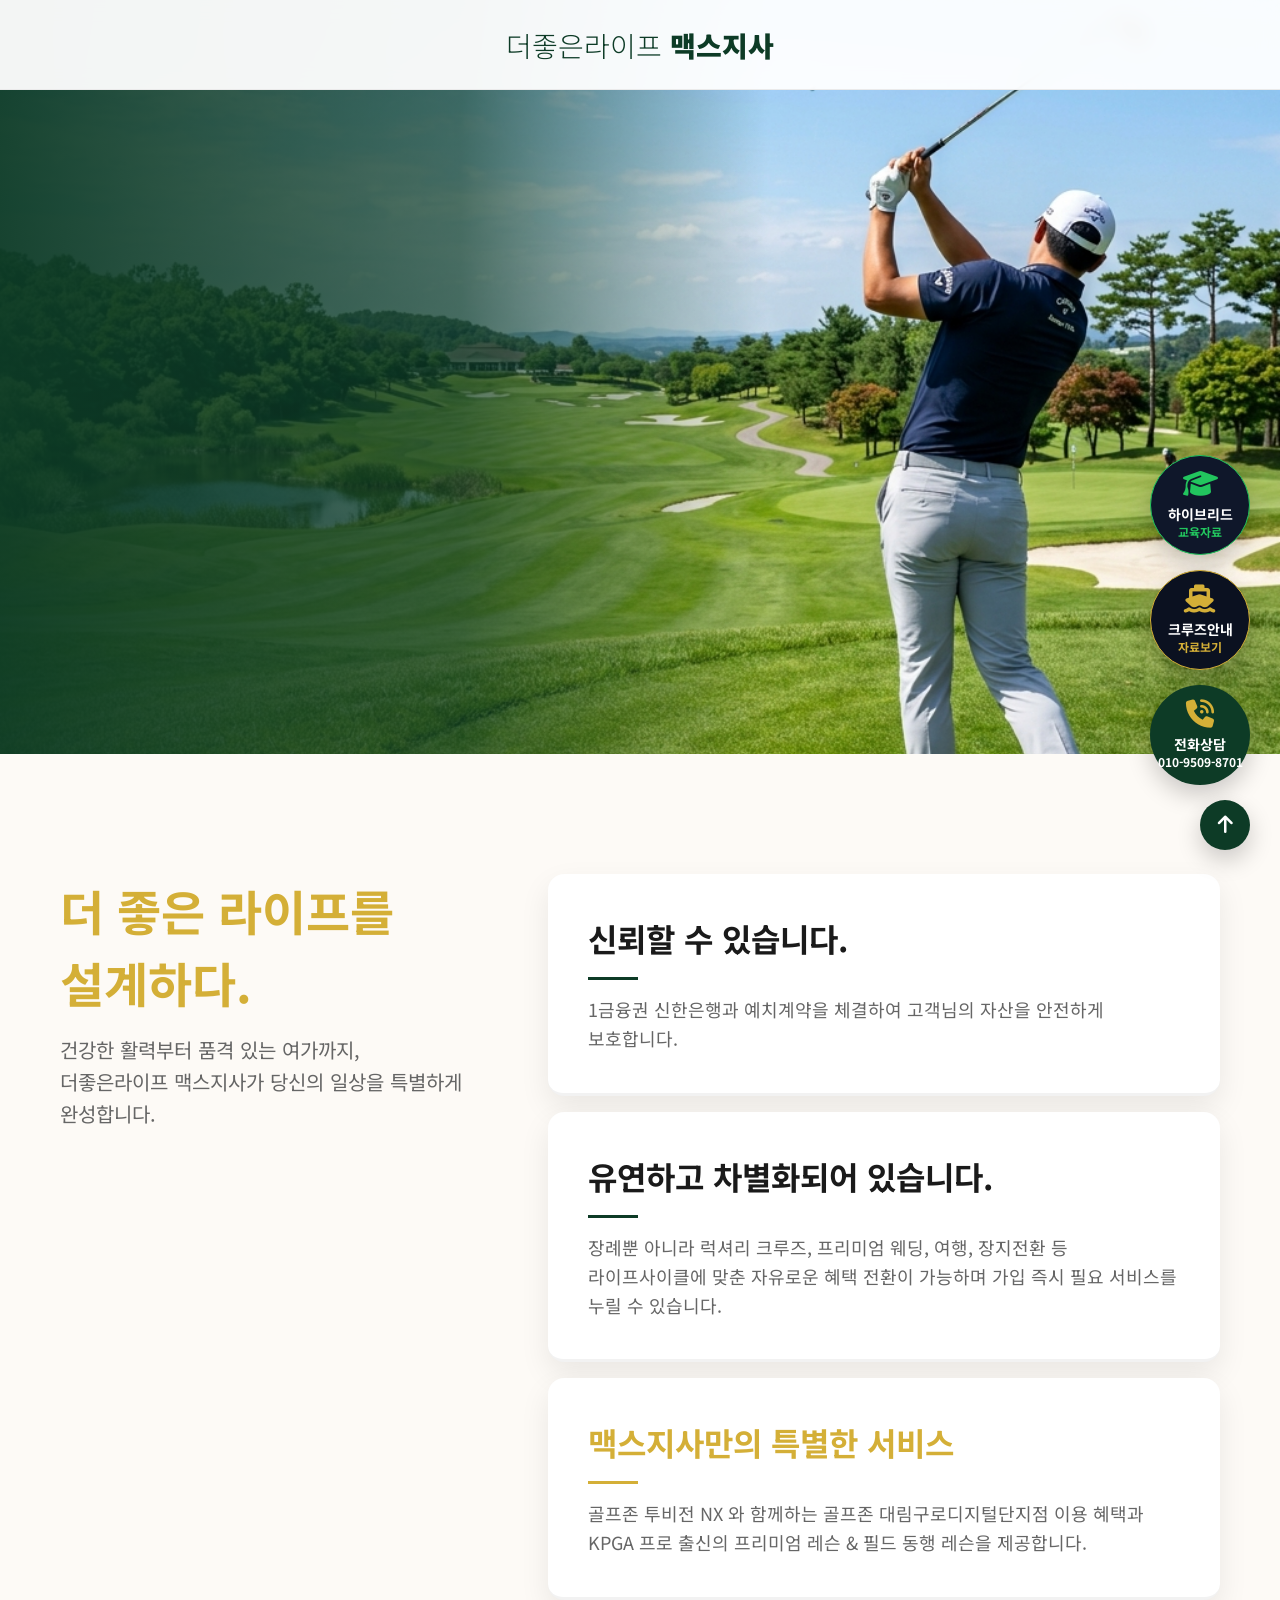
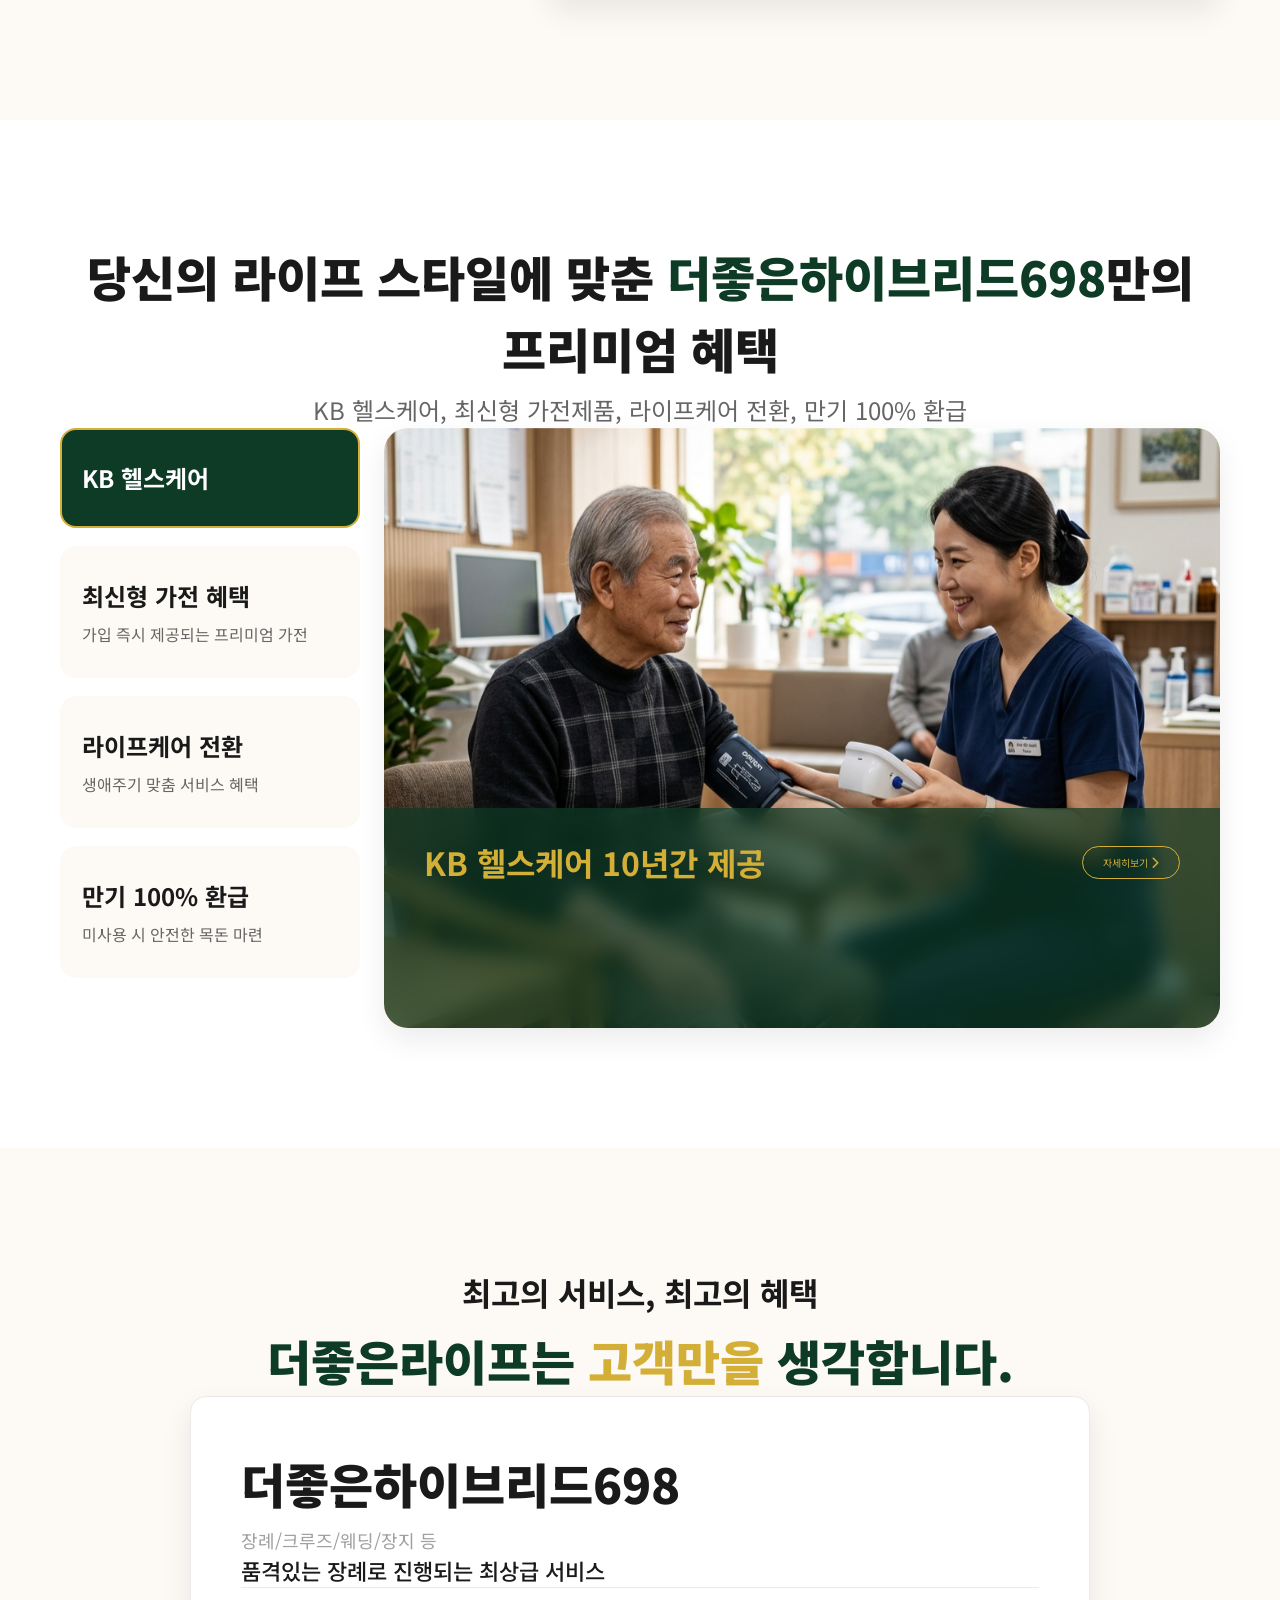
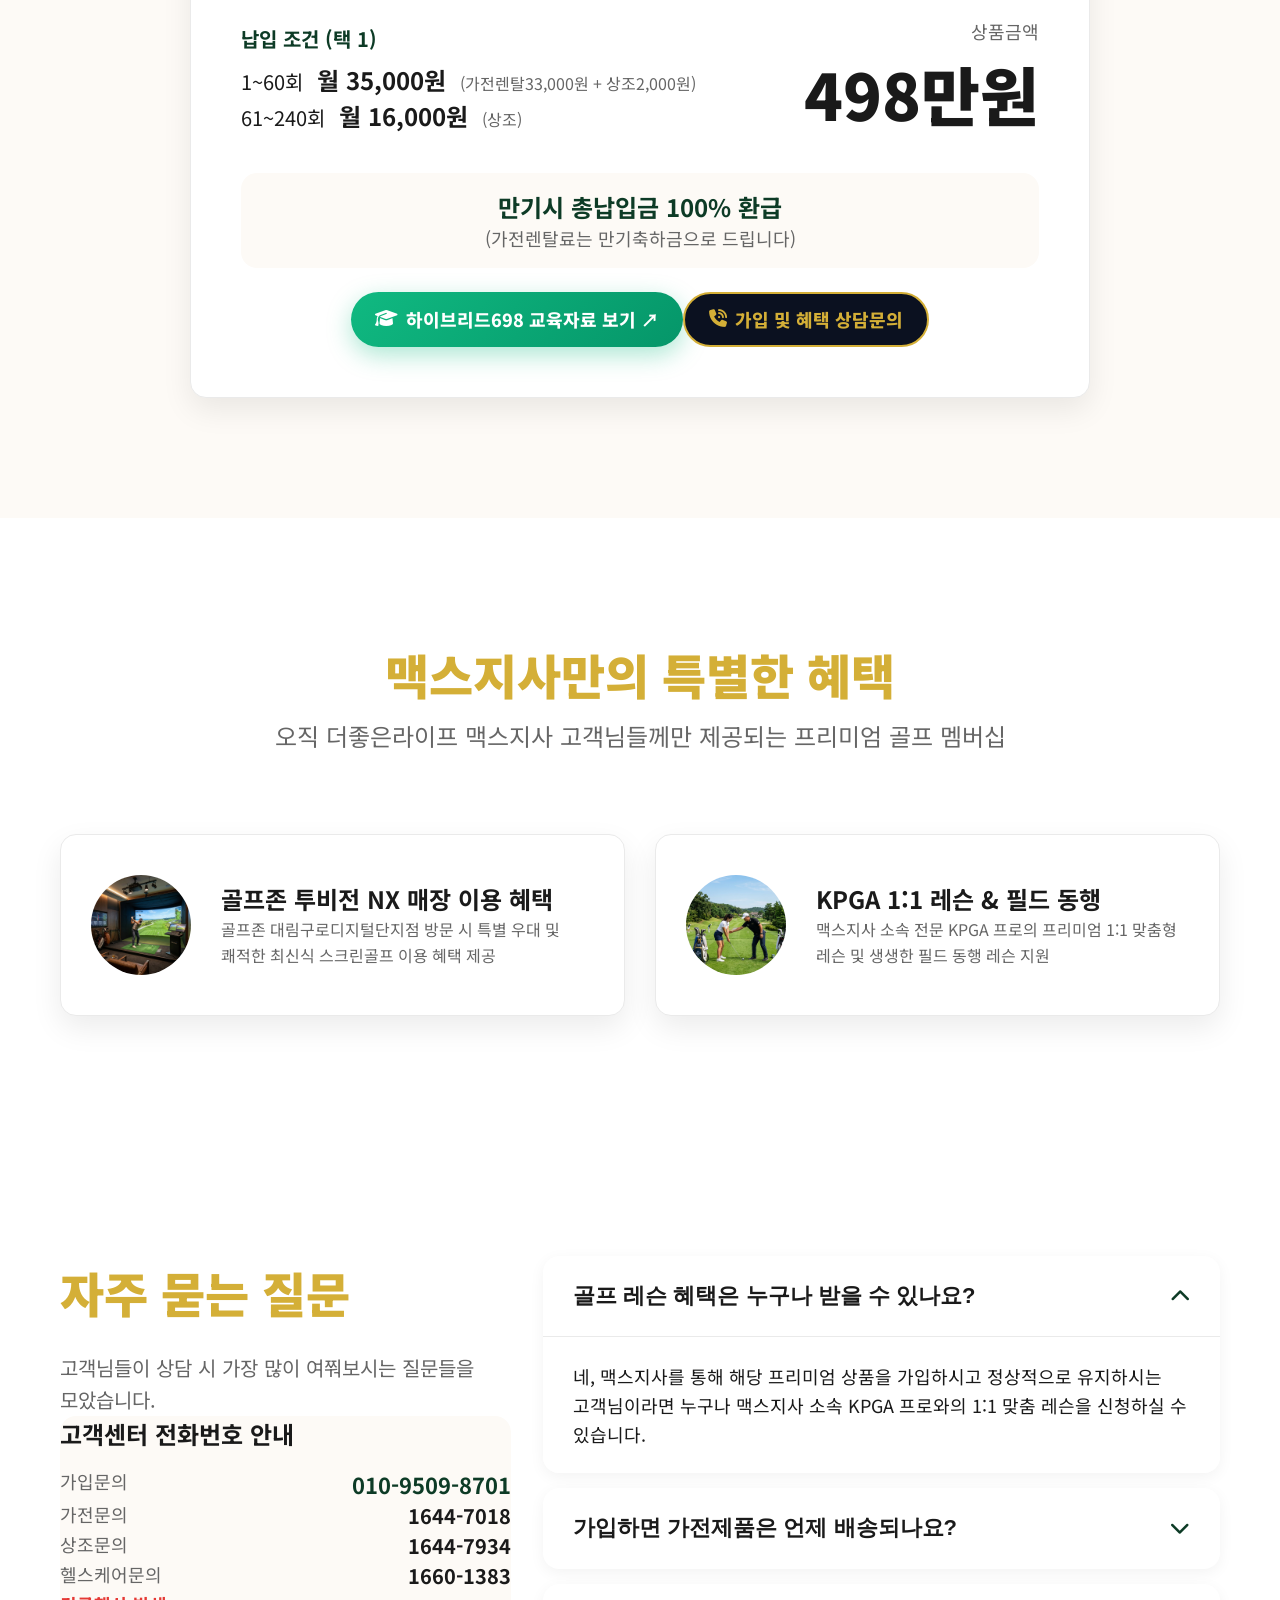
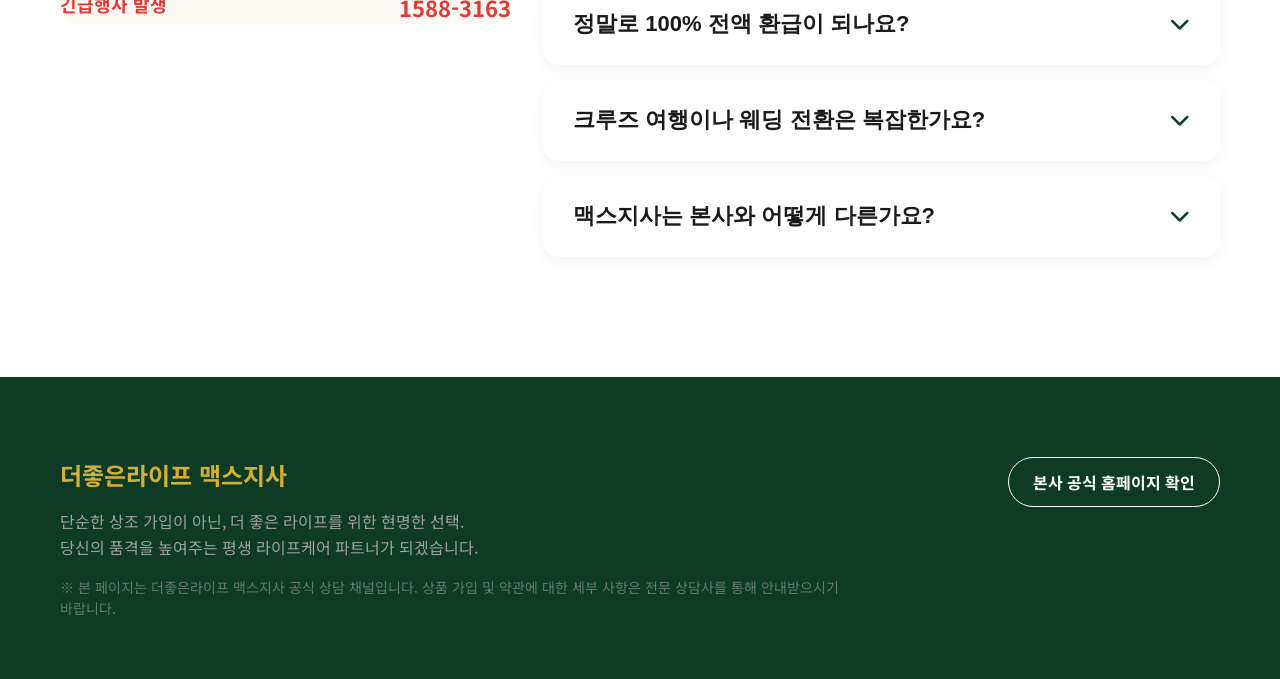
==== commit feb9a1cd: "feat: 크루즈 설명관 공식 콘텐츠 탑재, 럭키드로우 피니시 반발바 추가 및 메인 헤더 UI 정돈" ====
--- a/index.html
+++ b/index.html
@@ -18,7 +18,7 @@
   <link rel="stylesheet" href="https://cdn.jsdelivr.net/npm/swiper@10/swiper-bundle.min.css" />
 
   <!-- Custom CSS -->
-  <link rel="stylesheet" href="index.css?v=39">
+  <link rel="stylesheet" href="index.css?v=40">
 
   <!-- Danggeun Market Code -->
   <script src="https://karrot-pixel.business.daangn.com/karrot-pixel.js"></script>
@@ -35,12 +35,24 @@
       <a href="#" class="logo">
         <span class="logo_text">더좋은라이프 <strong>맥스지사</strong></span>
       </a>
-      <!-- 우측 카톡/전화번호 삭제됨 -->
+      <!-- 상단 헤더 버튼 미노출 (우측 퀵메뉴 바만 유지) -->
     </div>
   </header>
 
   <!-- Quick Menu -->
   <nav id="quick_menu">
+    <a href="hybrid698.html" class="quick_btn" style="background:#0f172a; border:1px solid #22c55e;" title="하이브리드698 교육자료">
+      <div class="inner_ctr">
+        <i class="fa-solid fa-graduation-cap icon" style="color:#22c55e;"></i>
+        <p style="color:#ffffff;">하이브리드<br><span class="fs_12" style="color:#22c55e;">교육자료</span></p>
+      </div>
+    </a>
+    <a href="cruise.html" class="quick_btn" style="background:#0b1120; border:1px solid var(--gold);" title="크루즈 설명회 자료 및 가입">
+      <div class="inner_ctr">
+        <i class="fa-solid fa-ship icon" style="color:var(--gold);"></i>
+        <p style="color:#ffffff;">크루즈안내<br><span class="fs_12" style="color:var(--gold);">자료보기</span></p>
+      </div>
+    </a>
     <a href="tel:01095098701" class="quick_btn">
       <div class="inner_ctr">
         <i class="fa-solid fa-phone-volume icon"></i>
@@ -181,7 +193,10 @@
             <div class="slide_inner">
               <img src="lifecare.png" alt="라이프케어 전환">
               <div class="slide_overlay bg_dark_opacity">
-                <p class="fs_32 font_bold fc_gold mb2">라이프케어 전환</p>
+                <div class="d_flex jc_sb ai_cen mb4">
+                  <p class="fs_32 font_bold fc_gold">라이프케어 전환 (크루즈/웨딩)</p>
+                  <a href="cruise.html" style="display:inline-block; padding: 8px 20px; border: 1px solid var(--gold); color: var(--gold); border-radius: 30px; text-decoration: none; transition: 0.3s;" onmouseover="this.style.background='var(--gold)'; this.style.color='var(--dark)';" onmouseout="this.style.background='transparent'; this.style.color='var(--gold)';">크루즈 자료보기 <i class="fa-solid fa-chevron-right fs_12 ml2"></i></a>
+                </div>
                 <p class="fs_18 fc_white lh_1_6">인생에서 가장 찬란한 순간을 디자인하세요. 최고급 크루즈 투어, 프라이빗 웨딩 패키지 등으로 서비스 전환이 언제나 열려 있습니다.</p>
               </div>
             </div>
@@ -231,6 +246,15 @@
         <div class="prod_refund bg_gray mt8 ta_cen py4 rounded">
           <p class="fs_24 font_bold fc_primary_green mb1">만기시 총납입금 100% 환급</p>
           <p class="fs_18 fc_muted">(가전렌탈료는 만기축하금으로 드립니다)</p>
+        </div>
+
+        <div class="ta_cen mt6 d_flex jc_cen gap3 flex_wrap">
+          <a href="hybrid698.html" class="btn fs_18 px8 py4" style="background:linear-gradient(135deg, #10b981, #059669); color:#fff; border-radius:35px; font-weight:800; display:inline-flex; align-items:center; gap:8px; box-shadow:0 8px 25px rgba(16,185,129,0.35); text-decoration:none; transition:0.3s;" onmouseover="this.style.transform='translateY(-2px)'" onmouseout="this.style.transform='translateY(0)'">
+            <i class="fa-solid fa-graduation-cap"></i> 하이브리드698 교육자료 보기 ↗
+          </a>
+          <a href="tel:01095098701" class="btn fs_18 px8 py4" style="background:#0b1120; color:var(--gold); border:2px solid var(--gold); border-radius:35px; font-weight:800; display:inline-flex; align-items:center; gap:8px; text-decoration:none; transition:0.3s;" onmouseover="this.style.transform='translateY(-2px)'" onmouseout="this.style.transform='translateY(0)'">
+            <i class="fa-solid fa-phone-volume"></i> 가입 및 혜택 상담문의
+          </a>
         </div>
       </div>
     </div>
@@ -371,6 +395,6 @@
   <!-- Swiper JS -->
   <script src="https://cdn.jsdelivr.net/npm/swiper@10/swiper-bundle.min.js"></script>
   <!-- Custom JS -->
-  <script src="app.js"></script>
+  <script src="app.js?v=40"></script>
 </body>
 </html>
--- a/index.css
+++ b/index.css
@@ -1041,3 +1041,224 @@
     }
   }
 
+  /* ==========================================================================
+     Section 5: Cruise Presentation Viewer
+     ========================================================================== */
+  .sect_cruise {
+    padding: 100px 0;
+  }
+  .pres_container {
+    max-width: 1100px;
+    margin: 0 auto;
+  }
+  .pres_card {
+    border-radius: 20px;
+    background: #ffffff;
+    box-shadow: 0 15px 40px rgba(0, 0, 0, 0.08);
+    overflow: hidden;
+    border: 1px solid rgba(0,0,0,0.06);
+    transition: all 0.3s ease;
+  }
+  .pres_toolbar {
+    padding: 16px 24px;
+    background: #fdfdfd;
+    border-bottom: 1px solid #eeeeee;
+  }
+  .badge_pill {
+    display: inline-block;
+    padding: 4px 12px;
+    border-radius: 20px;
+  }
+  .pres_fullscreen_btn {
+    background: #f4f4f4;
+    border: 1px solid #e0e0e0;
+    padding: 7px 14px;
+    border-radius: 8px;
+    cursor: pointer;
+    color: var(--dark);
+    display: flex;
+    align-items: center;
+    gap: 6px;
+    transition: all 0.2s ease;
+  }
+  .pres_fullscreen_btn:hover {
+    background: var(--gold);
+    color: #ffffff;
+    border-color: var(--gold);
+  }
+  .pres_slider_box {
+    position: relative;
+    background: #0f172a;
+    width: 100%;
+    aspect-ratio: 16 / 9;
+    overflow: hidden;
+  }
+  .presentation-swiper {
+    width: 100%;
+    height: 100%;
+  }
+  .pres_slide {
+    width: 100%;
+    height: 100%;
+    display: flex;
+    align-items: center;
+    justify-content: center;
+    background: #0b1120;
+  }
+  .pres_img_wrap {
+    width: 100%;
+    height: 100%;
+    display: flex;
+    align-items: center;
+    justify-content: center;
+  }
+  .pres_img_wrap img {
+    width: 100%;
+    height: 100%;
+    object-fit: contain;
+    user-select: none;
+    -webkit-user-drag: none;
+  }
+  .pres_nav_btn {
+    position: absolute;
+    top: 50%;
+    transform: translateY(-50%);
+    z-index: 10;
+    width: 50px;
+    height: 50px;
+    background: rgba(15, 23, 42, 0.65);
+    border: 1px solid rgba(255, 255, 255, 0.2);
+    border-radius: 50%;
+    color: #ffffff;
+    display: flex;
+    align-items: center;
+    justify-content: center;
+    font-size: 1.8rem;
+    cursor: pointer;
+    backdrop-filter: blur(4px);
+    transition: all 0.25s ease;
+  }
+  .pres_nav_btn:hover {
+    background: var(--gold);
+    color: #ffffff;
+    border-color: var(--gold);
+    transform: translateY(-50%) scale(1.1);
+  }
+  .pres_btn_prev {
+    left: 20px;
+  }
+  .pres_btn_next {
+    right: 20px;
+  }
+  .pres_thumbs_box {
+    padding: 16px 20px;
+    background: #f8fafc;
+    border-top: 1px solid #e2e8f0;
+  }
+  .presentation-thumbs-swiper {
+    width: 100%;
+  }
+  .pres_thumb_item {
+    position: relative;
+    aspect-ratio: 16 / 9;
+    border-radius: 8px;
+    overflow: hidden;
+    cursor: pointer;
+    border: 2px solid transparent;
+    opacity: 0.6;
+    transition: all 0.2s ease;
+  }
+  .pres_thumb_item img {
+    width: 100%;
+    height: 100%;
+    object-fit: cover;
+  }
+  .pres_thumb_item span {
+    position: absolute;
+    bottom: 3px;
+    right: 5px;
+    font-size: 1.1rem;
+    font-weight: 700;
+    background: rgba(0, 0, 0, 0.7);
+    color: #fff;
+    padding: 1px 5px;
+    border-radius: 4px;
+  }
+  .presentation-thumbs-swiper .swiper-slide-thumb-active {
+    opacity: 1;
+    border-color: var(--gold);
+    box-shadow: 0 0 0 2px var(--gold);
+    transform: translateY(-2px);
+  }
+  .pres_footer_bar {
+    padding: 18px 24px;
+    background: #ffffff;
+    border-top: 1px solid #eeeeee;
+  }
+
+  /* Fullscreen Presentation Mode */
+  .pres_card:fullscreen {
+    border-radius: 0;
+    display: flex;
+    flex-direction: column;
+    justify-content: space-between;
+    background: #000;
+    width: 100vw;
+    height: 100vh;
+  }
+  .pres_card:fullscreen .pres_slider_box {
+    flex: 1;
+    aspect-ratio: unset;
+    height: calc(100vh - 140px);
+  }
+  .pres_card:fullscreen .pres_toolbar {
+    background: #111;
+    color: #fff;
+    border-bottom: 1px solid #333;
+  }
+  .pres_card:fullscreen .pres_pagination {
+    color: #fff !important;
+  }
+  .pres_card:fullscreen .pres_footer_bar {
+    background: #111;
+    border-top: 1px solid #333;
+    color: #fff;
+  }
+  .pres_card:fullscreen .pres_footer_text p {
+    color: #eee !important;
+  }
+  .pres_card:fullscreen .pres_thumbs_box {
+    background: #181818;
+    border-top: 1px solid #333;
+  }
+
+  @media (max-width: 768px) {
+    .sect_cruise {
+      padding: 60px 0;
+    }
+    .pres_toolbar {
+      padding: 12px 16px;
+    }
+    .pres_nav_btn {
+      width: 36px;
+      height: 36px;
+      font-size: 1.4rem;
+    }
+    .pres_btn_prev { left: 8px; }
+    .pres_btn_next { right: 8px; }
+    .pres_footer_bar {
+      flex-direction: column;
+      gap: 12px;
+      text-align: center;
+      padding: 16px;
+    }
+    .pres_footer_bar .pres_footer_btns {
+      width: 100%;
+    }
+    .pres_footer_bar .pres_footer_btns .btn {
+      width: 100%;
+      text-align: center;
+    }
+  }
+
+
